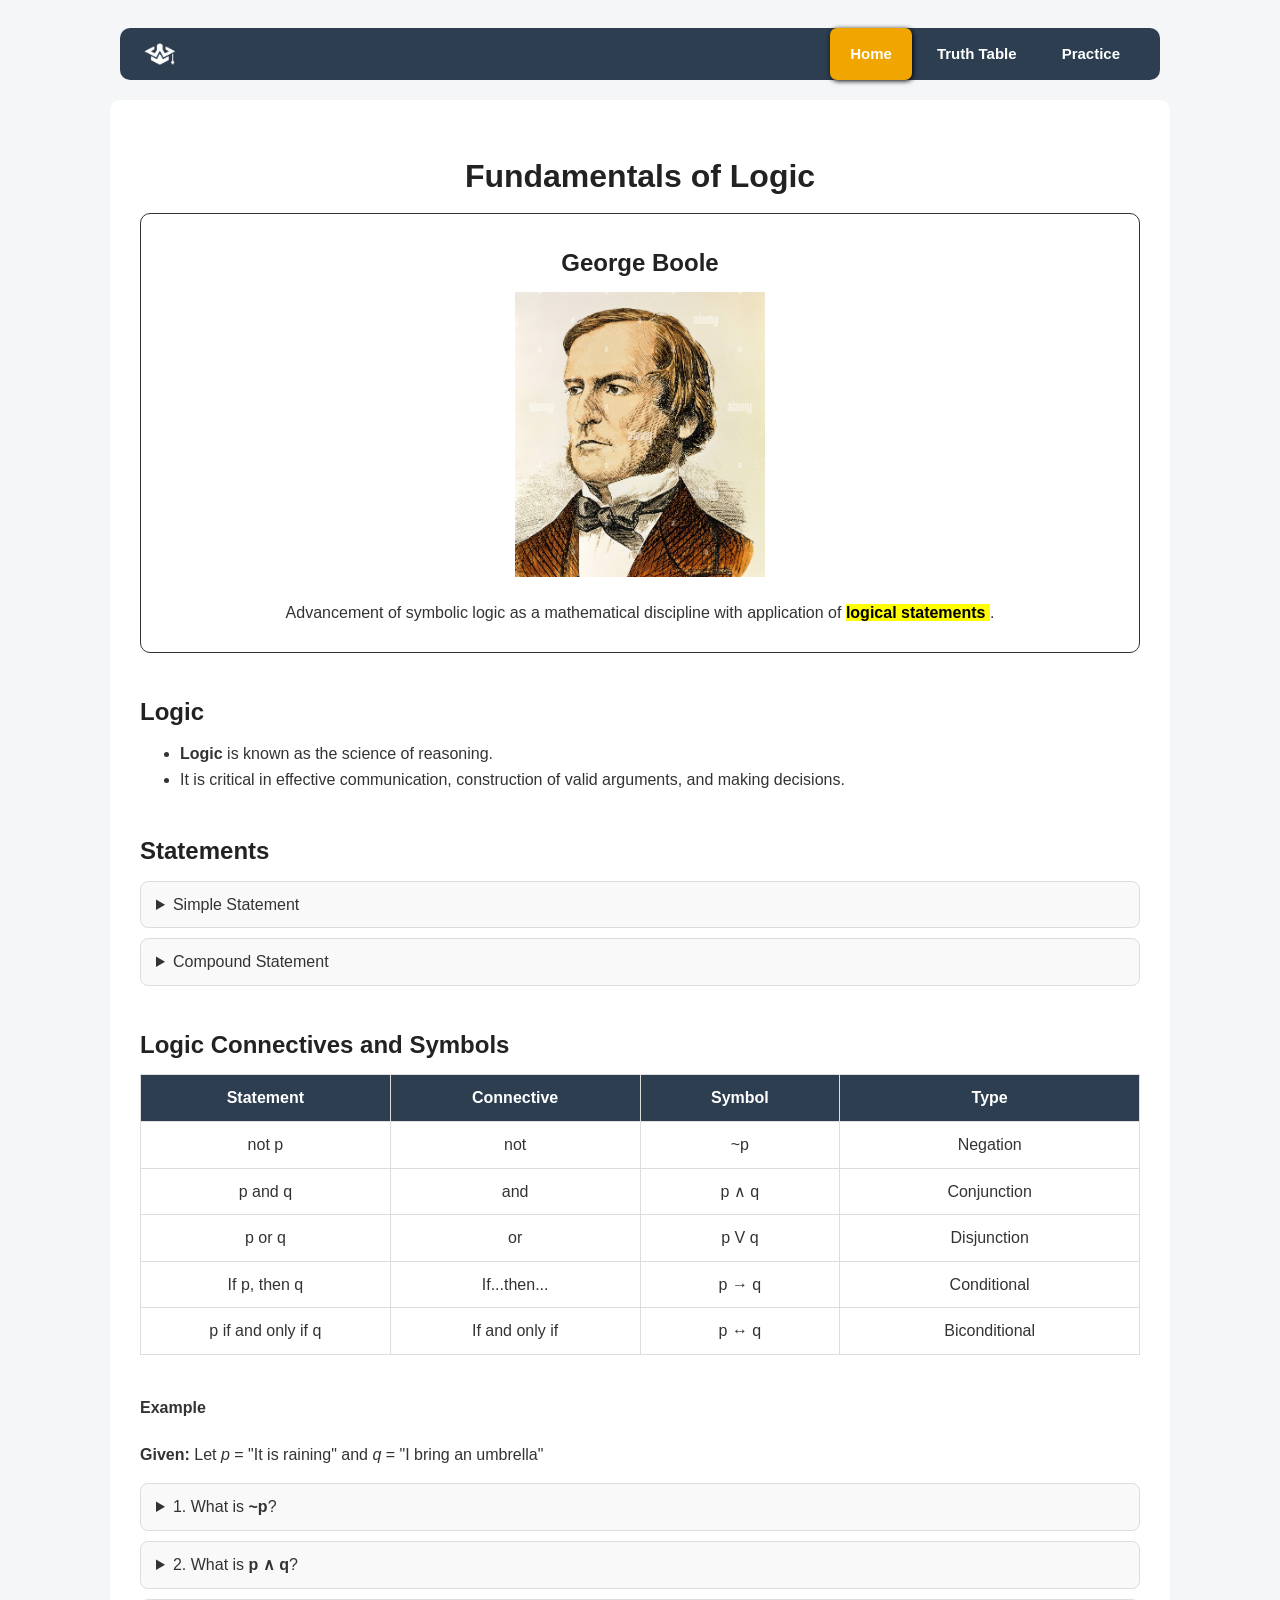
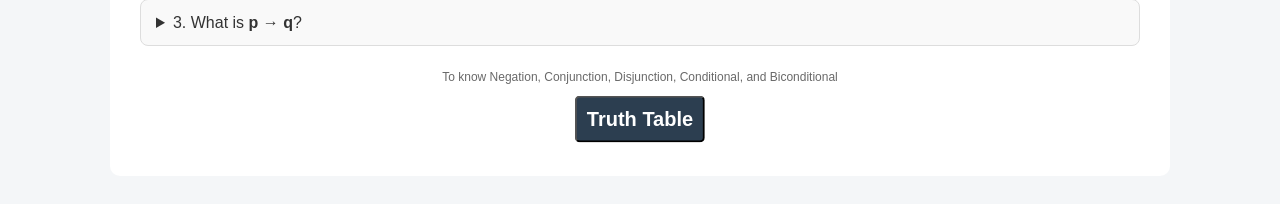
==== index.html @ e94f53c7 "Add files via upload" ====
<!DOCTYPE html>
<html lang="en">
<head>
    <meta charset="UTF-8">
    <meta name="viewport" content="width=device-width, initial-scale=1.0">
    <title>Fundamentals of Logic</title>
    <link rel="stylesheet" href="style.css">
</head>

<body>

    <nav>
        <img src="rosswaylogo1.png" alt="Logo">
        <div class="nav-links">
            <a href="index.html" class="active">Home</a>
            <a href="truthtable.html">Truth Table</a>
            <a href="practice.html">Practice</a>
        </div>
    </nav>

    <main class="rectangle">

        <!--  HEADER  -->
        <header>
            <h1 style="text-align: center; padding-bottom: -20px;">Fundamentals of Logic</h1>
        </header>

        <!--  GEORGE BOOLE  -->
        <section class="boole">
            
                <h2 style="text-align: center;">George Boole</h2>
                <a href="https://plato.stanford.edu/entries/boole/" target="_blank" title="More About George">
                <img src="images/goergie.jpg" alt="George Boole Portrait" id="GeorgeBoole">
                </a>
                <p style="text-align: center;">
                    Advancement of symbolic logic as a mathematical discipline with application of 
                    <mark><strong title="Declarative form: having the notion of truth">
                    logical statements
                    </strong></mark>.
                </p>
        </section>

        <!--  INTRODUCTION  -->
        <section style="padding-top: 20px;">
        <h2>Logic</h2>
            <ul>
                <li><strong>Logic</strong> is known as the science of reasoning.</li>
                <li>It is critical in effective communication, construction of valid arguments, and making decisions.</li>
            </ul>
        </section>

        <!-- ================= STATEMENTS ================= -->
        <section>
            <h2>Statements</h2>

    <details>
        <summary>Simple Statement</summary>
        <p>Conveys a <b>single</b> idea or thought.</p>
    </details>

    <details>
        <summary>Compound Statement</summary>
        <p>Delivers <b>two or more</b> ideas or thoughts.</p>
    </details>
        </section>

        <!-- ================= LOGIC CONNECTIVES ================= -->
        <section>
            <h2>Logic Connectives and Symbols</h2>

            <div class="table-wrapper">
                <table>
                    <thead>
                        <tr>
                            <th style="width: 25%;">Statement</th>
                            <th style="width: 25%;">Connective</th>
                            <th style="width: 20%;">Symbol</th>
                            <th style="width: 30%;">Type</th>
                        </tr>
                    </thead>
                    <tbody>
                        <tr>
                            <td>not p</td>
                            <td>not</td>
                            <td>~p</td>
                            <td>Negation</td>
                        </tr>
                        <tr>
                            <td>p and q</td>
                            <td>and</td>
                            <td>p ∧ q</td>
                            <td>Conjunction</td>
                        </tr>
                        <tr>
                            <td>p or q</td>
                            <td>or</td>
                            <td>p V q</td>
                            <td>Disjunction</td>
                        </tr>
                        <tr>
                            <td>If p, then q</td>
                            <td>If...then...</td>
                            <td>p → q</td>
                            <td>Conditional</td>
                        </tr>
                        <tr>
                            <td>p if and only if q</td>
                            <td>If and only if</td>
                            <td>p ↔ q</td>
                            <td>Biconditional</td>
                        </tr>
                    </tbody>
                </table>
            </div>
        </section>

        <div class="example-box">
            <h4>Example</h4>
            <p><strong>Given:</strong> Let <em>p</em> = "It is raining" and <em>q</em> = "I bring an umbrella"</p>

            <details>
                <summary>1. What is <strong>~p</strong>?</summary>
                <p>~p = "It is <strong>not</strong> raining"</p>
            </details>

            <details>
                <summary>2. What is <strong>p ∧ q</strong>?</summary>
                <p>p ∧ q = "It is raining <strong>and</strong> I bring an umbrella"</p>
            </details>

            <details>
                <summary>3. What is <strong>p → q</strong>?</summary>
                <p>p → q = "If it is raining, <strong>then</strong> I bring an umbrella"</p>
            </details>
        </div>

        <p style="text-align: center; padding-top: 10px; color: dimgray; font-size: 12px;">To know Negation, Conjunction, Disjunction, Conditional, and Biconditional</p>

        <a href="truthtable.html" target=_self title="View Tables">
        <button class="centerbutton"><b>Truth Table</b></button>
        </a>

    </main>

</body>
</html>
---- style.css ----
body {
    font-family: Arial, Helvetica, sans-serif;
    line-height: 1.6;
    background-color: #f4f6f8;
    color: #333;
    padding: 20px;
}

/* Buttons noong statements*/
details {
    border: 1px solid #ddd;
    border-radius: 8px;
    padding: 10px 15px;
    margin-bottom: 10px;
    background-color: #f9f9f9;
}

details[open] {
    background-color: #eef2f7;
}

/* Unordered List*/
ul, li{
    margin: 0%;
}

#GeorgeBoole {
    max-width: 250px;
    height: auto;
    position: relative;
    left: 50%;
    translate: -50%;
}

.boole{
    max-width: 1000px;
    margin: auto;
    padding: 10px;
    border-radius: 10px;
    border-style: solid;
    border-width: 1px;
}

/* Container */
.rectangle {
    max-width: 1000px;
    margin: auto;
    background: white;
    padding: 30px;
    border-radius: 10px;
}

/* Headings */
h1, h2, h3 {
    margin-bottom: 10px;
    color: #222;
}

section {
    margin-bottom: 40px;
}

/* Tables */
table {
    width: 100%;
    border-collapse: collapse;
    min-width: 100px;
}

th, td {
    padding: 10px;
    border: 1px solid #ddd;
    text-align: center;
}

th {
    background-color: #2c3e50;
    color: white;
}

/* Buttons */
.centerbutton{
    font-size: 20px;
    position: relative;
    top: 20px;
    left: 50%;
    translate: -50% -50%;
    background-color: #2c3e50;
    border-radius: 5px;
    color: #ffffff;
    padding: 10px;
}

.button-container {
    display: flex;
    justify-content: center;
    align-items: center;
    gap: 40px; /* flexible space between buttons */
    padding-top: 10px;
}

.leftsidebutton{
    font-size: 15px;
    background-color: #2c3e50;
    border-radius: 5px;
    color: #ffffff;
    padding: 10px;

}

.rightsidebutton{
    font-size: 15px;
    background-color: #2c3e50;
    border-radius: 5px;
    color: #ffffff;
    padding: 10px;
}

/* Navigation Bar */
nav {
    max-width: 1000px;
    margin: 0 auto 20px auto;
    background-color: #2c3e50;
    border-radius: 10px;
    padding: 0 20px;
    display: flex;
    justify-content: space-between;
    align-items: center;
}

.nav-links {
    display: flex;
    gap: 5px; /* sa space ng 3 tabs */
}

nav a {
    color: #ffffff;
    text-decoration: none;
    padding: 14px 20px;
    display: inline-block;
    font-family: Arial, Helvetica, sans-serif;
    font-size: 15px;
    font-weight: bold;
    border-radius: 7px;
    transition: background-color 0.2s;
}

nav a:hover {
    background-color: #3d5166;
}

nav a.active {
    background-color: #f0a500;
    box-shadow: 1px 1px 5px black;
}

nav img {
    height: 40px;
    width: auto;
    margin-right: 10px;
    align-self: center;
}

/* Practice Page */
.question-block {
    background-color: #f9f9f9;
    border: 1px solid #ddd;
    border-radius: 8px;
    padding: 15px 20px;
    margin-bottom: 15px;
}

.question-block label {
    display: inline-block;
    margin: 4px 10px;
    cursor: pointer;
}

.feedback {
    margin-top: 8px;
    font-size: 14px;
}
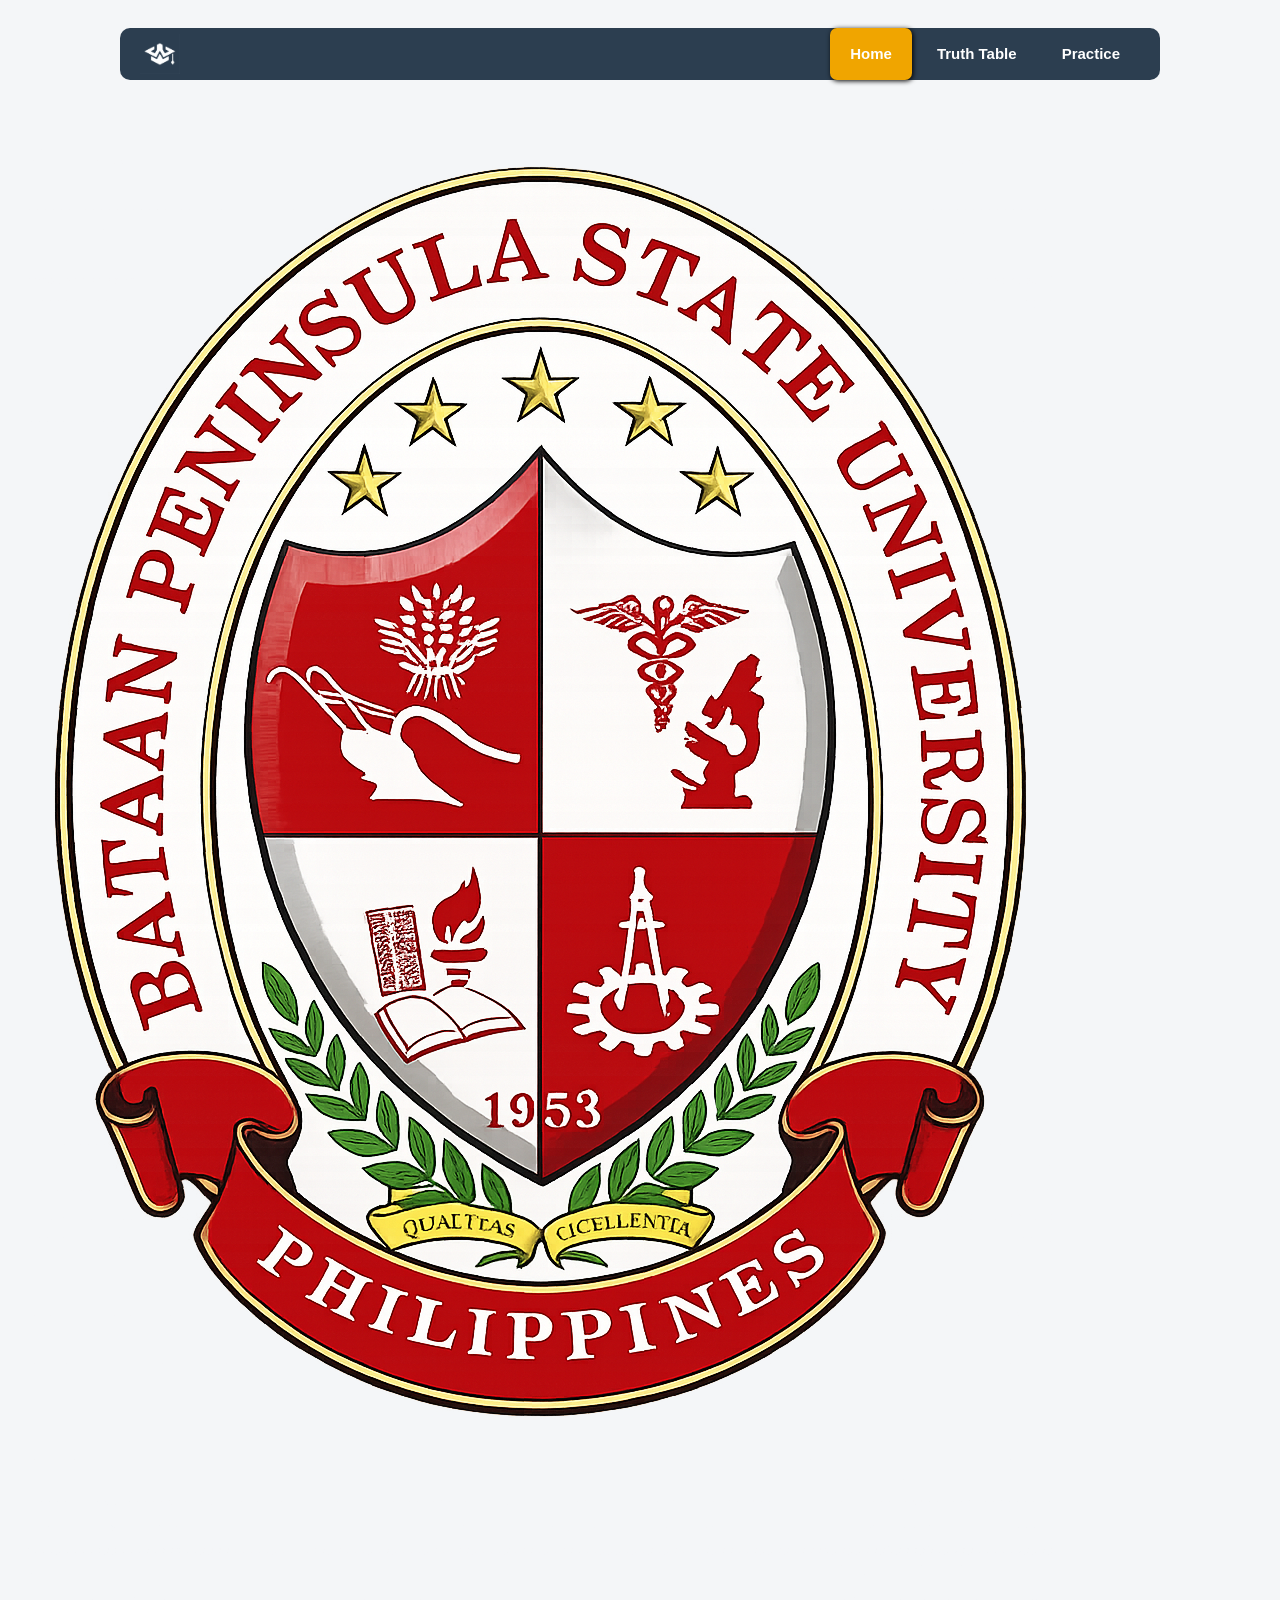
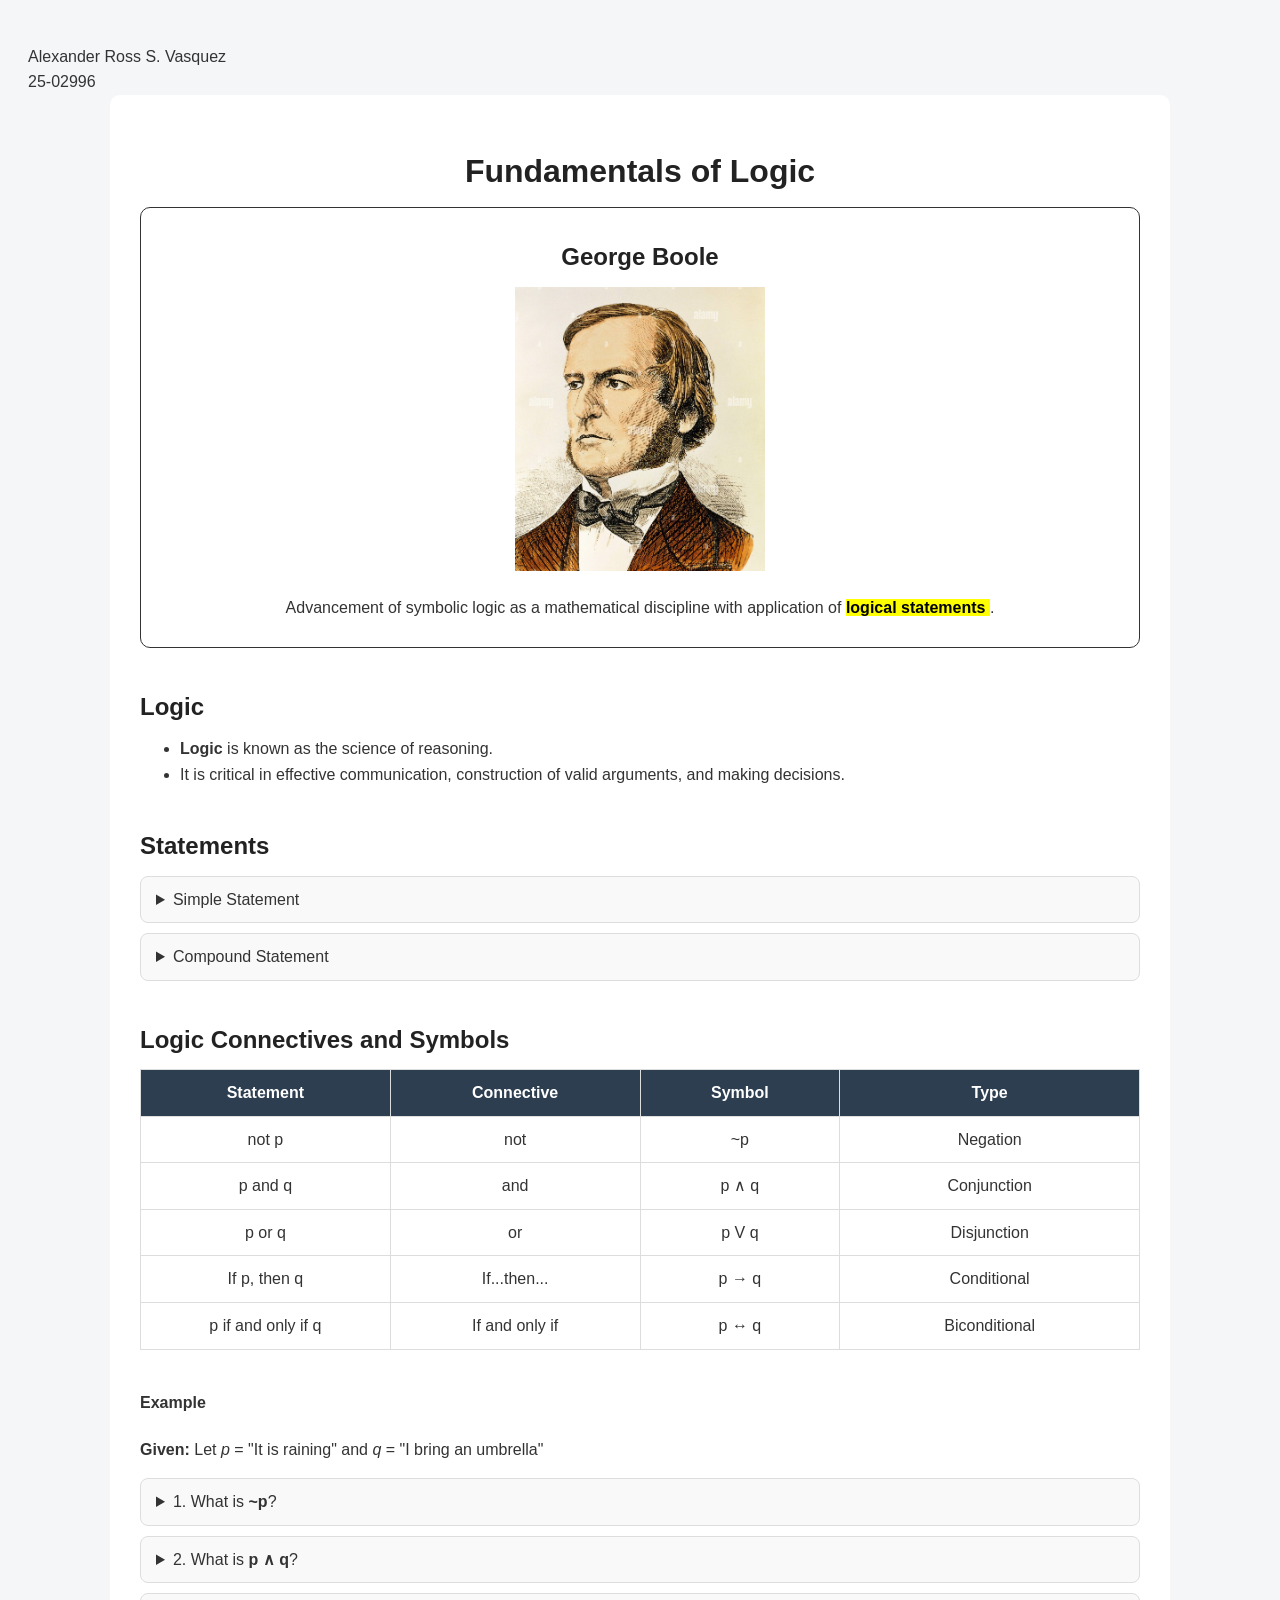
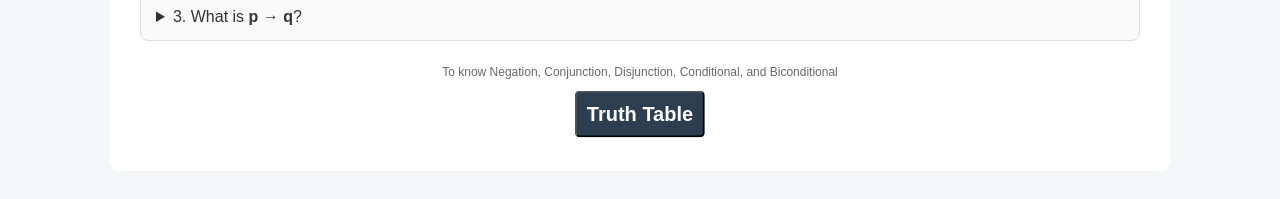
==== commit f96f4a6b: "Update index.html" ====
--- a/index.html
+++ b/index.html
@@ -17,6 +17,16 @@
             <a href="practice.html">Practice</a>
         </div>
     </nav>
+
+    <div id="watermark">
+        <div id="bpsulogo">
+            <img src="bpsu-logo.png" alt="BPSU Logo"/>
+        </div>
+        <div id="fullname">
+            Alexander Ross S. Vasquez
+            <div id="number">25-02996</div>
+        </div>
+    </div>
 
     <main class="rectangle">
 
@@ -143,4 +153,4 @@
     </main>
 
 </body>
-</html>+</html>
